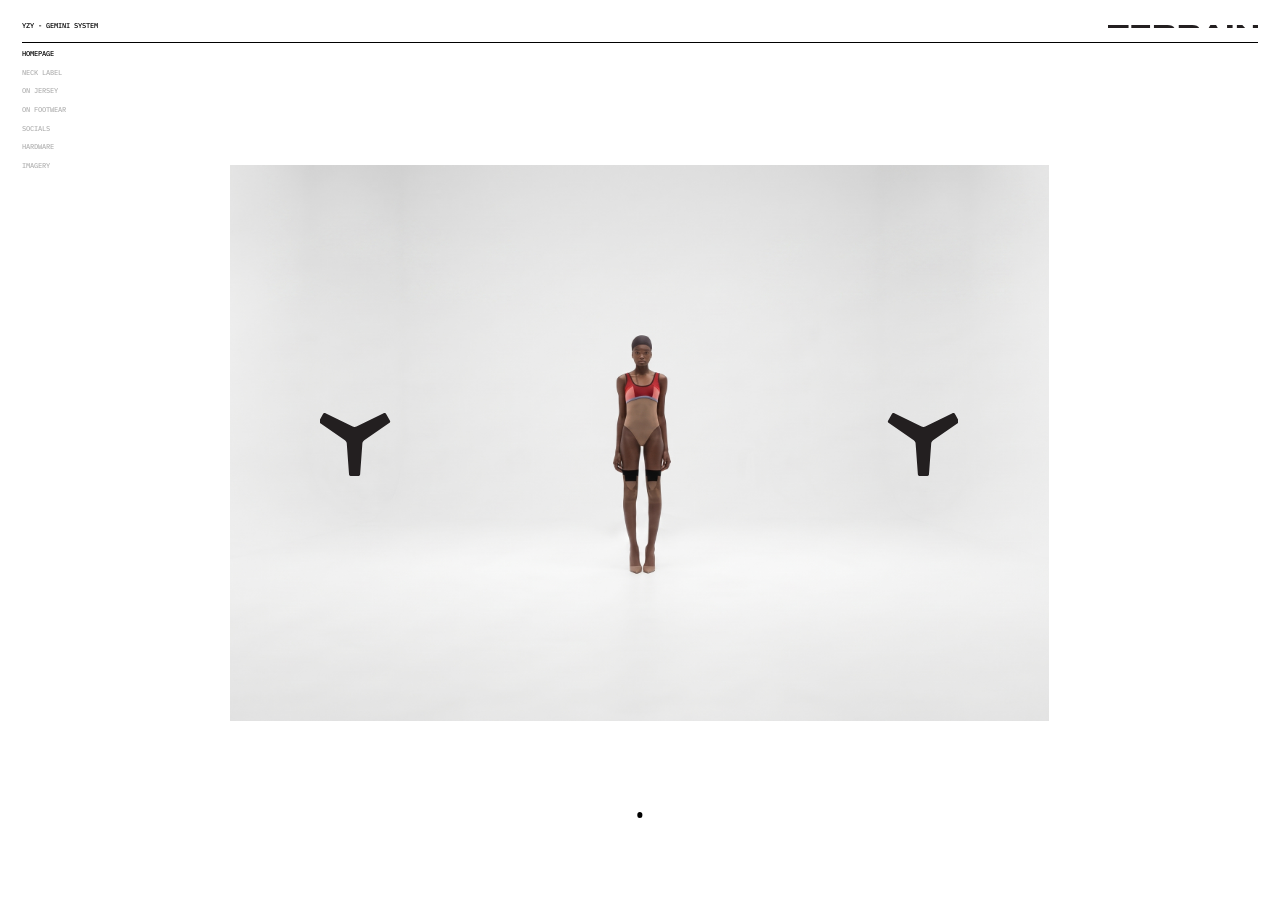
==== presentation/index.html @ 6fb52fdc "Update the presentation to the finished Figma sections. Each vertical stack is now a page, and the d" ====
<!DOCTYPE html>
<html lang="en">
<head>
  <meta charset="utf-8">
  <meta name="viewport" content="width=device-width, initial-scale=1">
  <meta name="color-scheme" content="light">
  <title>YZY - GEMINI SYSTEM</title>
  <link rel="stylesheet" href="show.css?v=5">
</head>
<body>
  <div class="viewport">
    <div class="board" id="board">
      <div class="slide" id="slide"></div>
      <p class="dots" id="dots"></p>
    </div>
    <a class="wordmark" href="#home">YZY - GEMINI SYSTEM</a>
    <img class="terrain" src="assets/terrain.svg" alt="TERRAIN">
    <div class="hairline"></div>
    <nav class="nav" id="nav" aria-label="Pages"></nav>
  </div>
  <script src="show.js?v=8"></script>
</body>
</html>
---- presentation/show.css ----
@font-face {
  font-family: "IBM Plex Mono";
  src: url("fonts/IBMPlexMono-Medium.ttf") format("truetype");
  font-weight: 500;
  font-style: normal;
  font-display: block;
}
* { box-sizing: border-box; }
html, body { margin: 0; height: 100%; overflow: hidden; background: #fff; color: #000; }
body { font-family: "IBM Plex Mono", ui-monospace, monospace; font-weight: 500; font-size: 7.5px; line-height: 11.25px; }
button, a { font: inherit; color: inherit; }
.viewport { position: fixed; inset: 0; overflow: hidden; background: #fff; }
.board { position: absolute; left: 0; top: 0; width: 1440px; height: 900px; overflow: hidden; background: #fff; zoom: var(--fit, 1); }
.wordmark, .nav { font-size: calc(7.5px * var(--fit, 1)); line-height: calc(11.25px * var(--fit, 1)); }
.wordmark { position: absolute; left: calc(25px * var(--fit, 1)); top: calc(24px * var(--fit, 1)); z-index: 3; margin: 0; text-decoration: none; white-space: nowrap; }
.terrain { position: absolute; right: calc(25px * var(--fit, 1)); top: calc(28px * var(--fit, 1)); z-index: 3; display: block; width: calc(169px * var(--fit, 1)); height: calc(4px * var(--fit, 1)); }
.hairline { position: absolute; left: calc(25px * var(--fit, 1)); right: calc(25px * var(--fit, 1)); top: calc(47px * var(--fit, 1)); z-index: 3; border-top: calc(1px * var(--fit, 1)) solid #000; }
.nav { position: absolute; inset: 0; z-index: 3; pointer-events: none; }
.nav a { position: absolute; left: calc(25px * var(--fit, 1)); text-decoration: none; text-transform: uppercase; white-space: nowrap; color: rgba(0, 0, 0, 0.3); pointer-events: auto; }
.nav a:nth-child(1) { top: calc(55px * var(--fit, 1)); }
.nav a:nth-child(2) { top: calc(76px * var(--fit, 1)); }
.nav a:nth-child(3) { top: calc(97px * var(--fit, 1)); }
.nav a:nth-child(4) { top: calc(118px * var(--fit, 1)); }
.nav a:nth-child(5) { top: calc(139px * var(--fit, 1)); }
.nav a:nth-child(6) { top: calc(160px * var(--fit, 1)); }
.nav a:nth-child(7) { top: calc(181px * var(--fit, 1)); }
.nav a.is-current,
.nav a:hover { color: #000; }
.slide { position: absolute; inset: 0; overflow: hidden; pointer-events: none; }
.frame { position: absolute; inset: 0; }
.crop { position: absolute; overflow: hidden; }
.crop img { position: absolute; display: block; max-width: none; }
.dots { position: absolute; left: 720px; top: 864px; z-index: 4; display: flex; gap: 3.6px; width: max-content; height: 6px; margin: 0; padding: 0; transform: translateX(-50%); }
.dots button { width: 6px; height: 6px; padding: 0; border: 0; border-radius: 50%; background: #d9d9d9; cursor: pointer; }
.dots button.is-on { background: #000; }
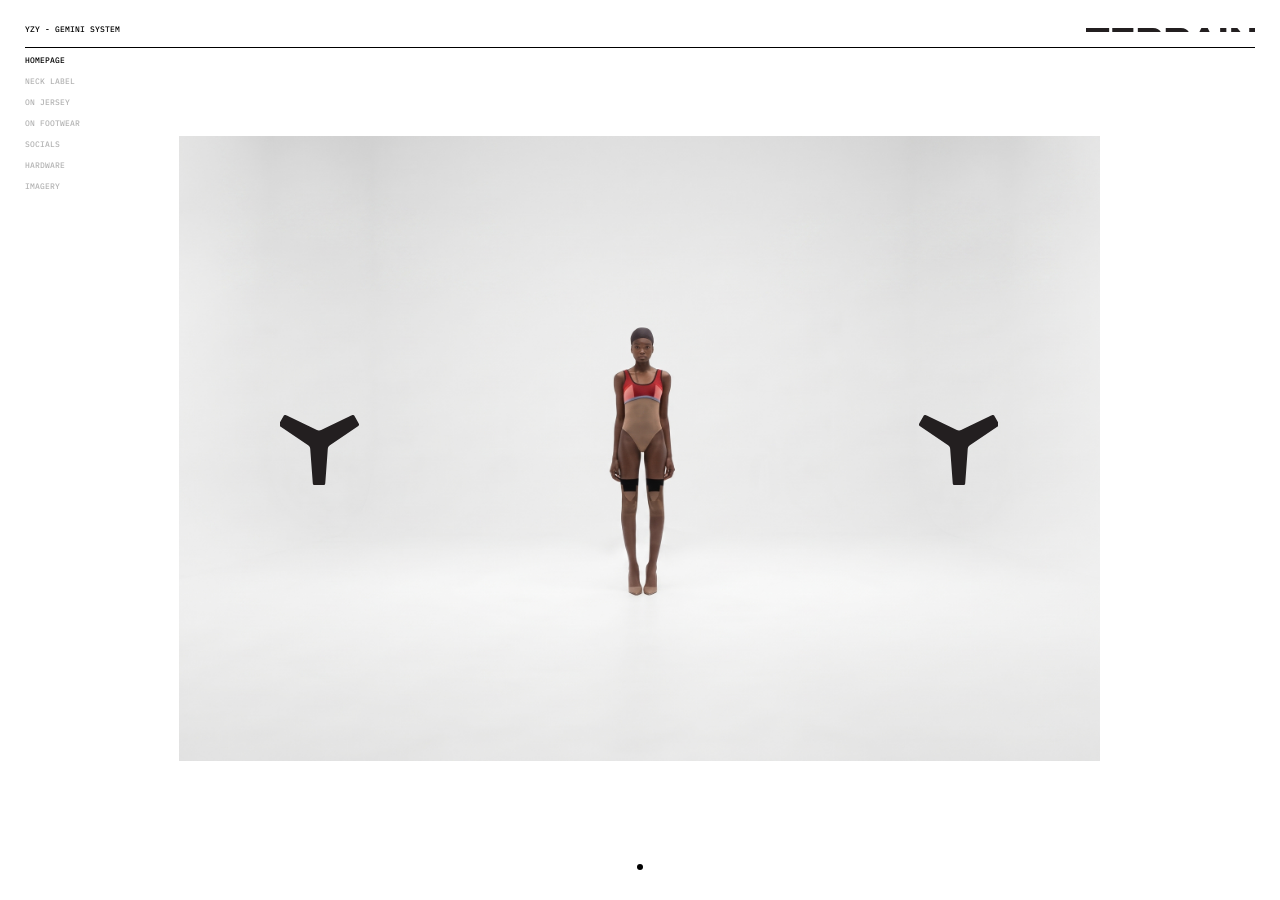
==== commit 187773de: "Scale the presentation to fill the window. Co-authored-by: Cursor <cursoragent@cursor.com>" ====
--- a/presentation/index.html
+++ b/presentation/index.html
@@ -5,19 +5,19 @@
   <meta name="viewport" content="width=device-width, initial-scale=1">
   <meta name="color-scheme" content="light">
   <title>YZY - GEMINI SYSTEM</title>
-  <link rel="stylesheet" href="show.css?v=5">
+  <link rel="stylesheet" href="show.css?v=6">
 </head>
 <body>
   <div class="viewport">
     <div class="board" id="board">
       <div class="slide" id="slide"></div>
-      <p class="dots" id="dots"></p>
     </div>
+    <p class="dots" id="dots"></p>
     <a class="wordmark" href="#home">YZY - GEMINI SYSTEM</a>
     <img class="terrain" src="assets/terrain.svg" alt="TERRAIN">
     <div class="hairline"></div>
     <nav class="nav" id="nav" aria-label="Pages"></nav>
   </div>
-  <script src="show.js?v=8"></script>
+  <script src="show.js?v=10"></script>
 </body>
 </html>
--- a/presentation/show.css
+++ b/presentation/show.css
@@ -30,6 +30,6 @@
 .frame { position: absolute; inset: 0; }
 .crop { position: absolute; overflow: hidden; }
 .crop img { position: absolute; display: block; max-width: none; }
-.dots { position: absolute; left: 720px; top: 864px; z-index: 4; display: flex; gap: 3.6px; width: max-content; height: 6px; margin: 0; padding: 0; transform: translateX(-50%); }
-.dots button { width: 6px; height: 6px; padding: 0; border: 0; border-radius: 50%; background: #d9d9d9; cursor: pointer; }
+.dots { position: absolute; left: 50%; bottom: calc(30px * var(--fit, 1)); z-index: 4; display: flex; gap: calc(3.6px * var(--fit, 1)); width: max-content; height: calc(6px * var(--fit, 1)); margin: 0; padding: 0; transform: translateX(-50%); }
+.dots button { width: calc(6px * var(--fit, 1)); height: calc(6px * var(--fit, 1)); padding: 0; border: 0; border-radius: 50%; background: #d9d9d9; cursor: pointer; }
 .dots button.is-on { background: #000; }
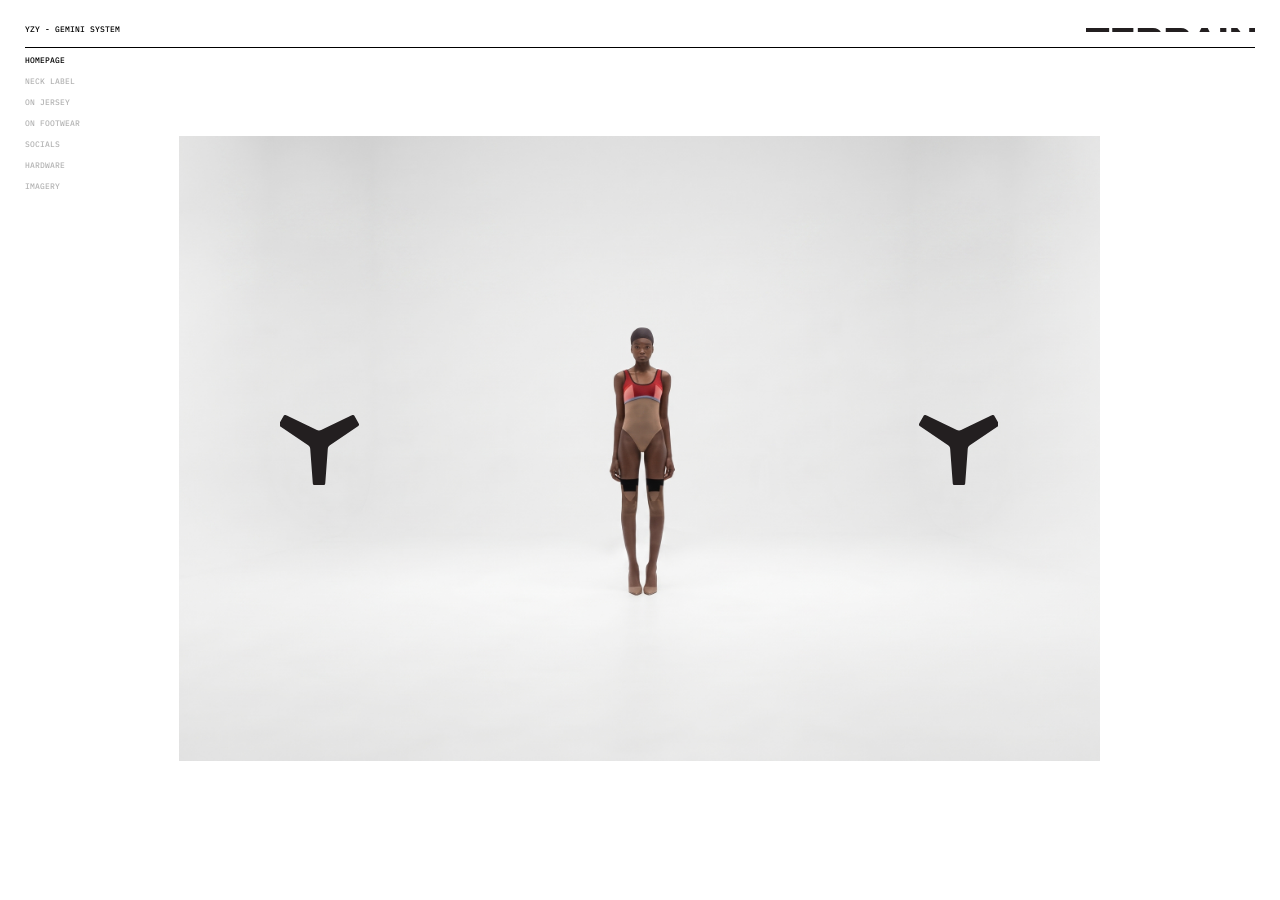
==== commit 0fe2071d: "Hide the image dots on the homepage. Co-authored-by: Cursor <cursoragent@cursor.com>" ====
--- a/presentation/index.html
+++ b/presentation/index.html
@@ -18,6 +18,6 @@
     <div class="hairline"></div>
     <nav class="nav" id="nav" aria-label="Pages"></nav>
   </div>
-  <script src="show.js?v=10"></script>
+  <script src="show.js?v=11"></script>
 </body>
 </html>
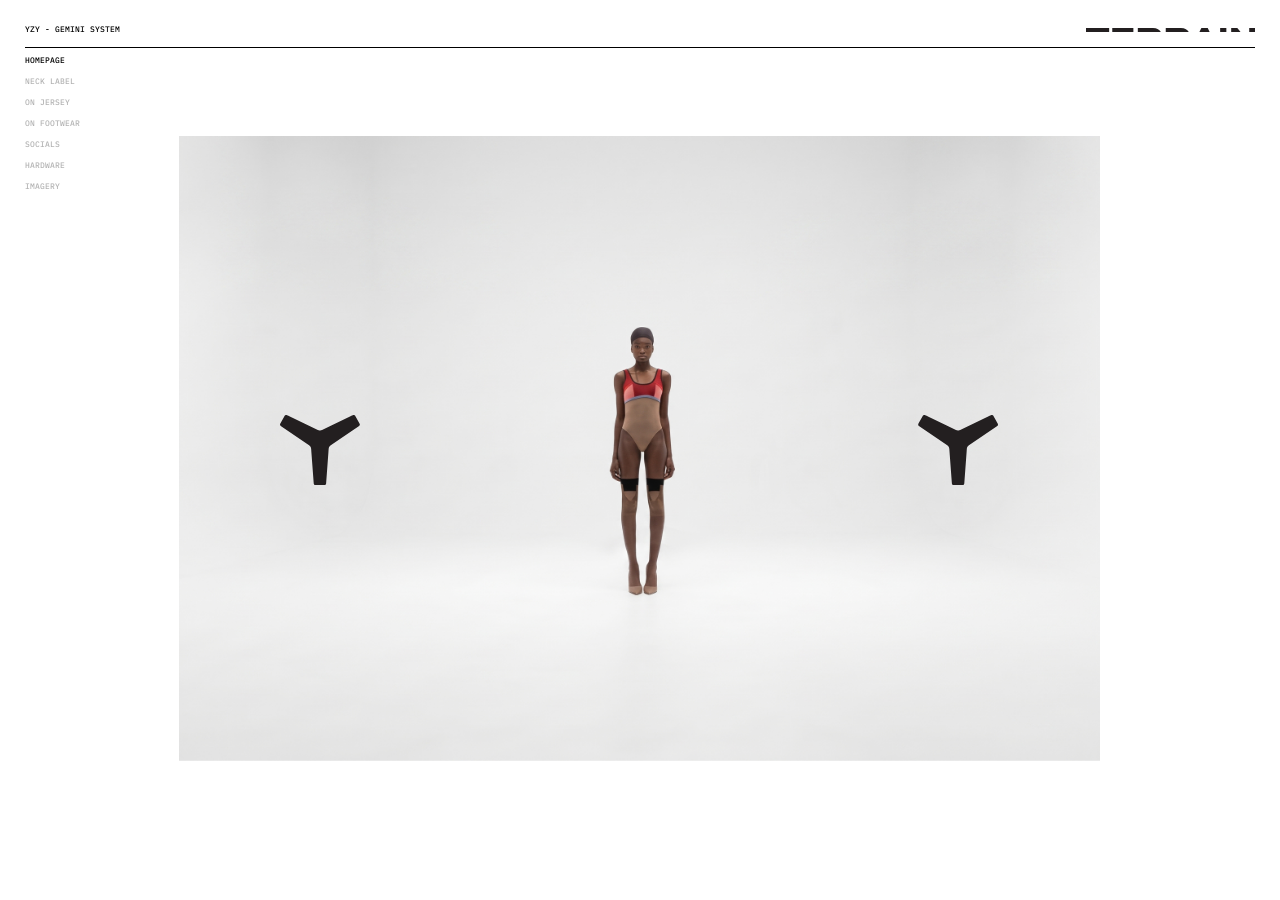
==== commit 18e35363: "Match each frame's image box, crop, and rotation. Co-authored-by: Cursor <cursoragent@cursor.com>" ====
--- a/presentation/index.html
+++ b/presentation/index.html
@@ -18,6 +18,6 @@
     <div class="hairline"></div>
     <nav class="nav" id="nav" aria-label="Pages"></nav>
   </div>
-  <script src="show.js?v=11"></script>
+  <script src="show.js?v=12"></script>
 </body>
 </html>
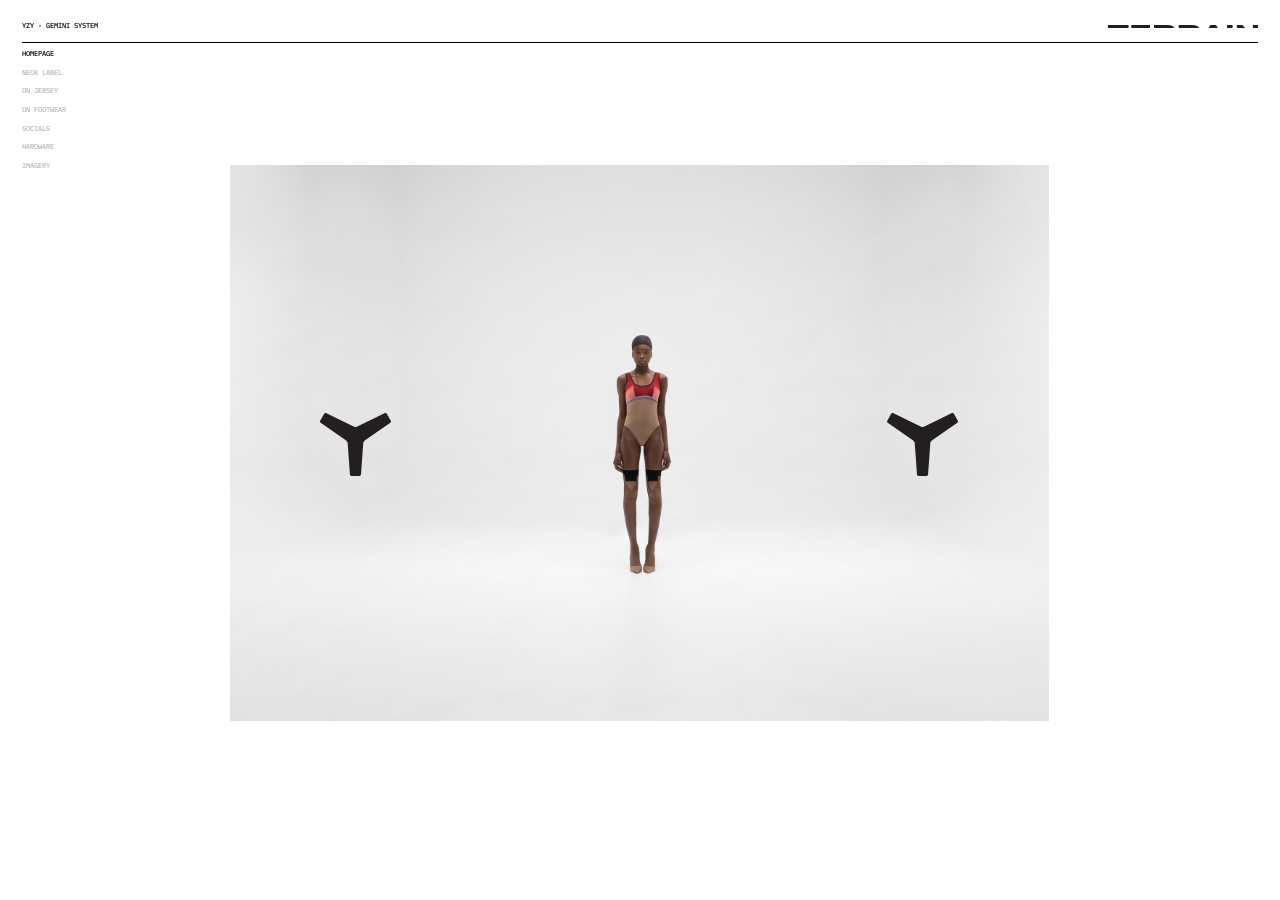
==== commit da89937a: "Keep the pictures centered when the window is wider than the frame. Co-authored-by: Cursor <cursorag" ====
--- a/presentation/index.html
+++ b/presentation/index.html
@@ -18,6 +18,6 @@
     <div class="hairline"></div>
     <nav class="nav" id="nav" aria-label="Pages"></nav>
   </div>
-  <script src="show.js?v=12"></script>
+  <script src="show.js?v=13"></script>
 </body>
 </html>
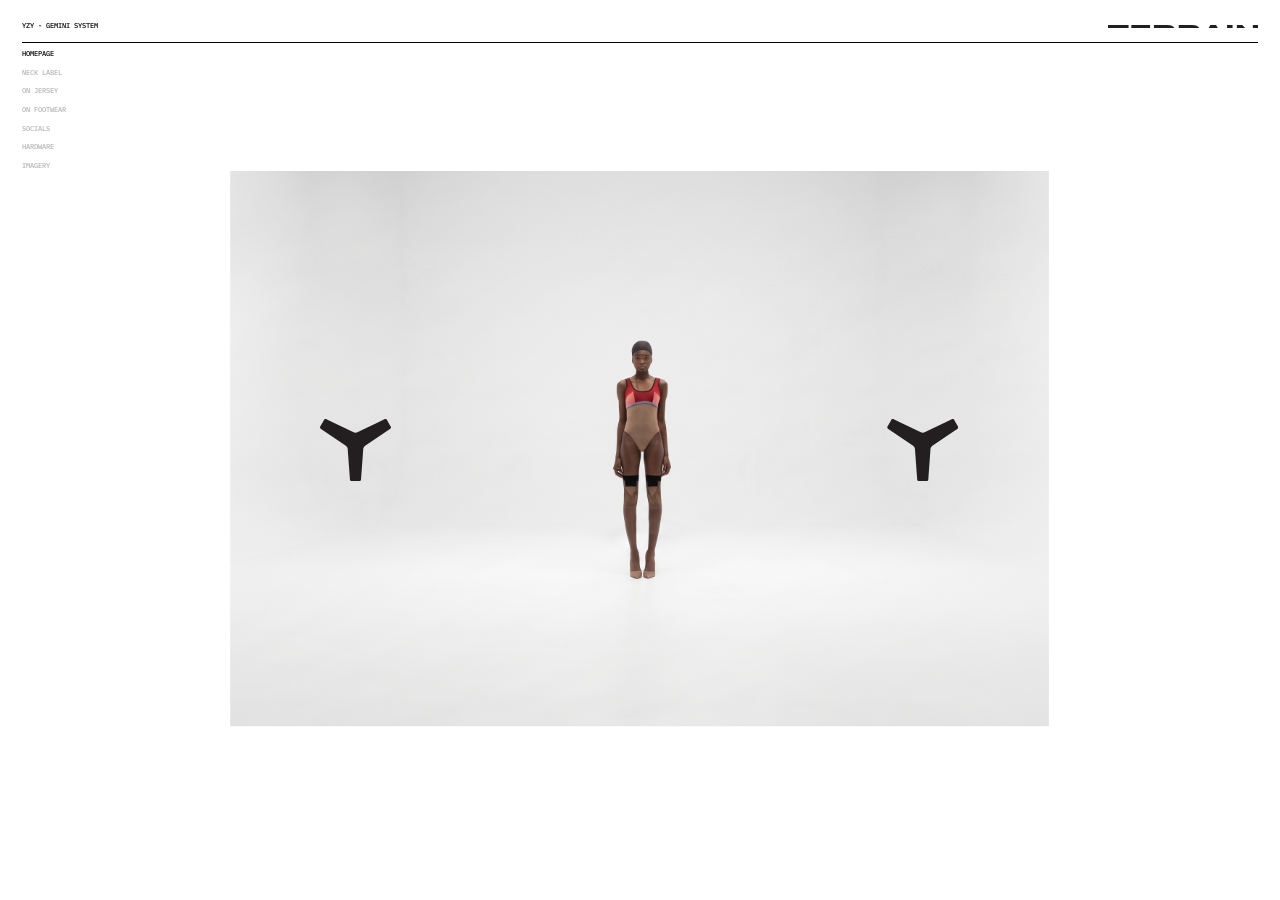
==== commit 4c675ed7: "Scale the phone frames to the visible screen. Co-authored-by: Cursor <cursoragent@cursor.com>" ====
--- a/presentation/index.html
+++ b/presentation/index.html
@@ -2,22 +2,22 @@
 <html lang="en">
 <head>
   <meta charset="utf-8">
-  <meta name="viewport" content="width=device-width, initial-scale=1">
+  <meta name="viewport" content="width=device-width, initial-scale=1, viewport-fit=cover">
   <meta name="color-scheme" content="light">
   <title>YZY - GEMINI SYSTEM</title>
-  <link rel="stylesheet" href="show.css?v=6">
+  <link rel="stylesheet" href="show.css?v=8">
 </head>
 <body>
   <div class="viewport">
     <div class="board" id="board">
       <div class="slide" id="slide"></div>
+      <p class="dots" id="dots"></p>
     </div>
-    <p class="dots" id="dots"></p>
     <a class="wordmark" href="#home">YZY - GEMINI SYSTEM</a>
     <img class="terrain" src="assets/terrain.svg" alt="TERRAIN">
     <div class="hairline"></div>
     <nav class="nav" id="nav" aria-label="Pages"></nav>
   </div>
-  <script src="show.js?v=13"></script>
+  <script src="show.js?v=15"></script>
 </body>
 </html>
--- a/presentation/show.css
+++ b/presentation/show.css
@@ -6,11 +6,11 @@
   font-display: block;
 }
 * { box-sizing: border-box; }
-html, body { margin: 0; height: 100%; overflow: hidden; background: #fff; color: #000; }
-body { font-family: "IBM Plex Mono", ui-monospace, monospace; font-weight: 500; font-size: 7.5px; line-height: 11.25px; }
+html, body { margin: 0; width: 100%; height: 100%; overflow: hidden; background: #fff; color: #000; position: fixed; inset: 0; }
+body { font-family: "IBM Plex Mono", ui-monospace, monospace; font-weight: 500; font-size: 7.5px; line-height: 11.25px; -webkit-text-size-adjust: 100%; }
 button, a { font: inherit; color: inherit; }
 .viewport { position: fixed; inset: 0; overflow: hidden; background: #fff; }
-.board { position: absolute; left: 0; top: 0; width: 1440px; height: 900px; overflow: hidden; background: #fff; zoom: var(--fit, 1); }
+.board { position: absolute; left: 0; top: 0; overflow: hidden; background: #fff; transform: scale(var(--fit, 1)); transform-origin: 0 0; }
 .wordmark, .nav { font-size: calc(7.5px * var(--fit, 1)); line-height: calc(11.25px * var(--fit, 1)); }
 .wordmark { position: absolute; left: calc(25px * var(--fit, 1)); top: calc(24px * var(--fit, 1)); z-index: 3; margin: 0; text-decoration: none; white-space: nowrap; }
 .terrain { position: absolute; right: calc(25px * var(--fit, 1)); top: calc(28px * var(--fit, 1)); z-index: 3; display: block; width: calc(169px * var(--fit, 1)); height: calc(4px * var(--fit, 1)); }
@@ -30,6 +30,13 @@
 .frame { position: absolute; inset: 0; }
 .crop { position: absolute; overflow: hidden; }
 .crop img { position: absolute; display: block; max-width: none; }
-.dots { position: absolute; left: 50%; bottom: calc(30px * var(--fit, 1)); z-index: 4; display: flex; gap: calc(3.6px * var(--fit, 1)); width: max-content; height: calc(6px * var(--fit, 1)); margin: 0; padding: 0; transform: translateX(-50%); }
-.dots button { width: calc(6px * var(--fit, 1)); height: calc(6px * var(--fit, 1)); padding: 0; border: 0; border-radius: 50%; background: #d9d9d9; cursor: pointer; }
+.dots { position: absolute; left: 50%; top: 864px; z-index: 4; display: flex; gap: 3.6px; width: max-content; height: 6px; margin: 0; padding: 0; transform: translateX(-50%); }
+.dots button { width: 6px; height: 6px; padding: 0; border: 0; border-radius: 50%; background: #d9d9d9; cursor: pointer; }
+html[data-layout="mobile"] .wordmark,
+html[data-layout="mobile"] .nav { font-size: calc(10px * var(--fit, 1)); line-height: calc(15px * var(--fit, 1)); }
+html[data-layout="mobile"] .wordmark { left: calc(12px * var(--fit, 1)); top: calc(14px * var(--fit, 1)); }
+html[data-layout="mobile"] .terrain { right: calc(13px * var(--fit, 1)); top: calc(19px * var(--fit, 1)); width: calc(121px * var(--fit, 1)); height: calc(3px * var(--fit, 1)); }
+html[data-layout="mobile"] .hairline { left: calc(12px * var(--fit, 1)); right: calc(12px * var(--fit, 1)); top: calc(37px * var(--fit, 1)); }
+html[data-layout="mobile"] .nav a { left: calc(13px * var(--fit, 1)); }
+html[data-layout="mobile"] .dots { top: 786px; }
 .dots button.is-on { background: #000; }
